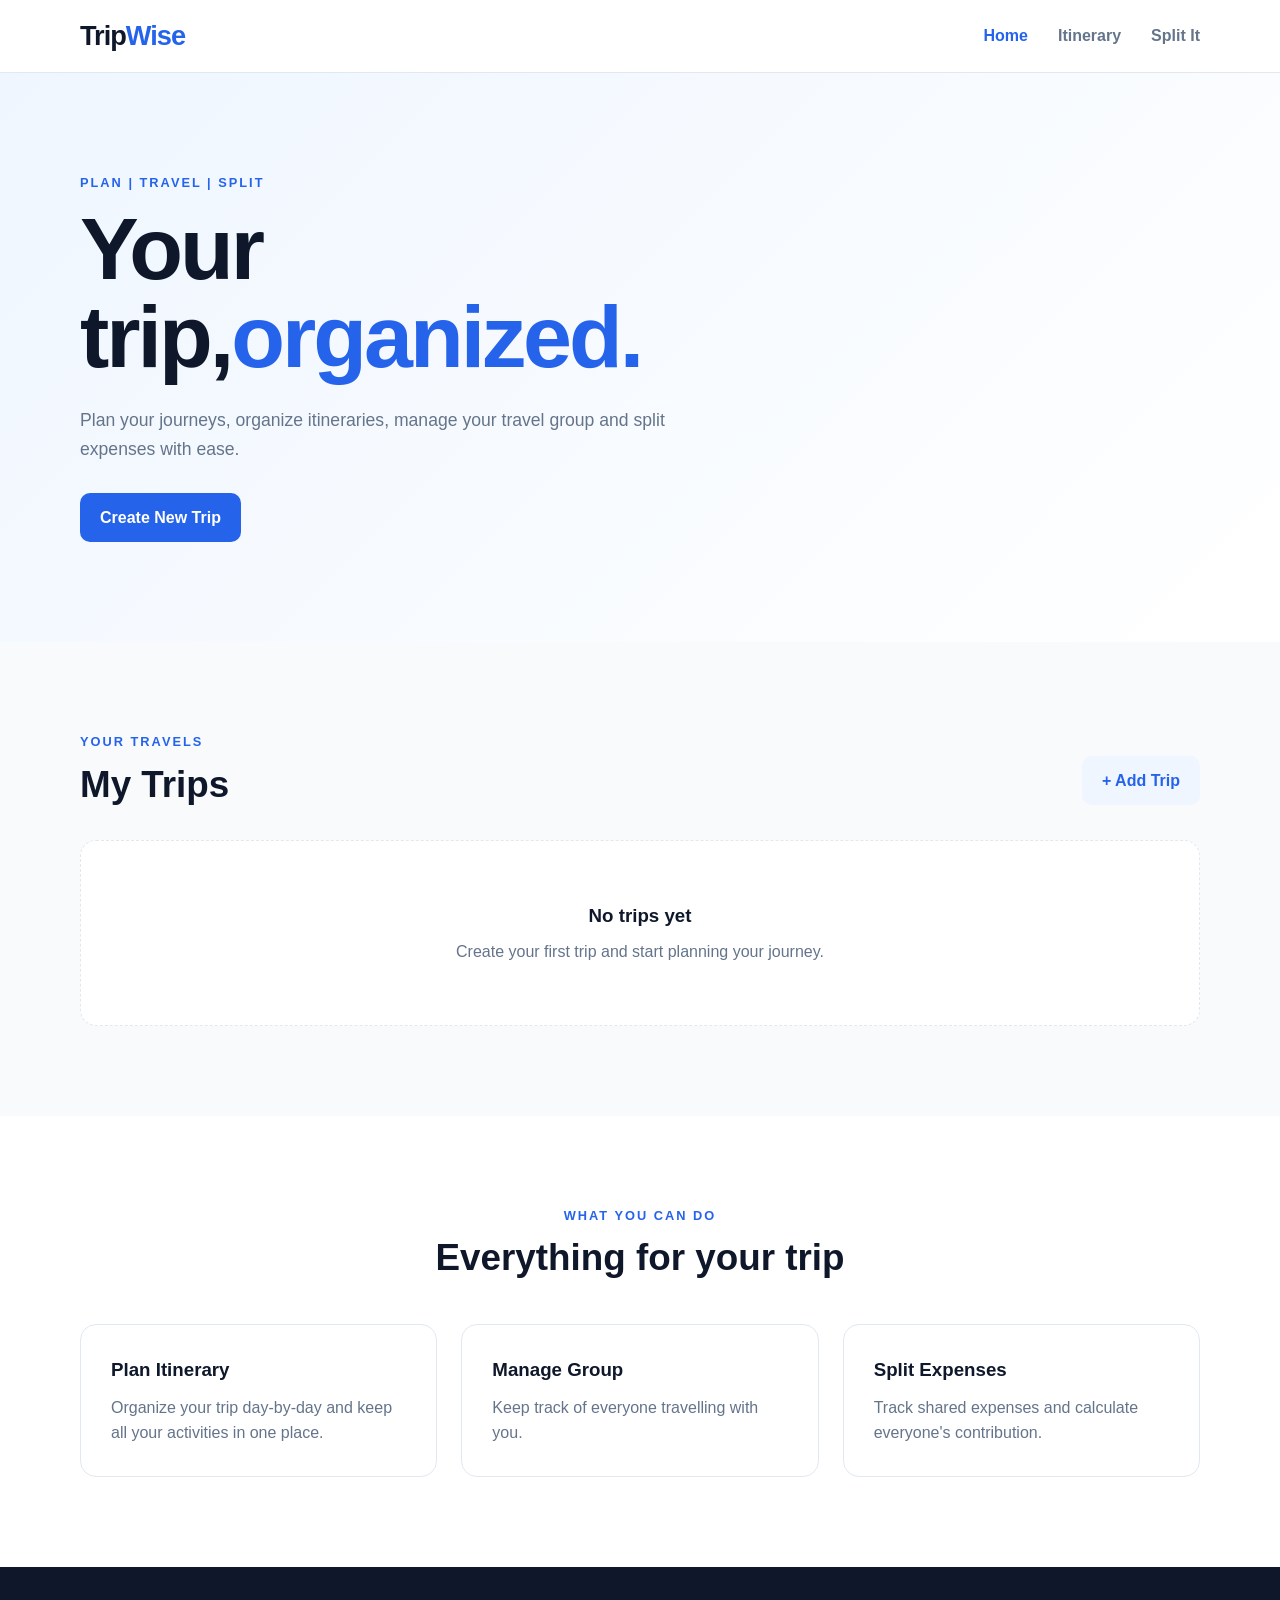
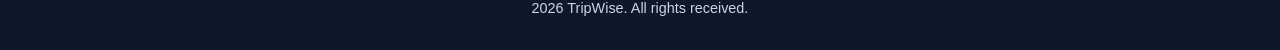
==== index.html @ 882d6adb "Built the homepage layout and added navigation" ====
<!DOCTYPE html>
<html lang="en">
<head>
    <meta charset="UTF-8">
    <meta name="viewport" content="width=device-width, initial-scale=1.0">

    <title>TripWise</title>

    <link rel="stylesheet" href="css/styles.css">
    <link rel="stylesheet" href="css/responsive.css">
</head>

<body>

    <!-- ================= Header ================= -->

    <header class="navbar">

        <div class="container navbar-content">
            <a href="index.html" class="logo">
                Trip<span>Wise</span>
            </a>
            <nav class="nav-links">
                <a href="index.html" class="active">Home</a>
                <a href="pages/itinerary.html">Itinerary</a>
                <a href="pages/expenses.html">Split It</a>
            </nav>
        </div>

    </header>


    <!-- ================= Main ================= -->

    <main>

        <!-- Hero Section -->
        <section class="hero">
            <div class="container hero-content">
                <div class="hero-text">
                    <p class="hero-tag">PLAN | TRAVEL | SPLIT</p>
                    <h1>Your trip,<span>organized.</span></h1>
                    <p class="hero-description">Plan your journeys, organize itineraries, manage your travel group and split expenses with ease.</p>
                    <button class="primary-btn" id="createTripBtn">
                        Create New Trip
                    </button>
                </div>

            </div>

        </section>


        <!-- ================= Trips Section ================= -->
        <section class="trips-section">

            <div class="container">
                <div class="section-heading">
                    <div>
                        <p class="section-label">YOUR TRAVELS</p>
                        <h2>My Trips</h2>
                    </div>
                    <button class="secondary-btn" id="addTripBtn">
                        + Add Trip
                    </button>

                </div>

                <!-- This section is for adding trips -->
                <div class="trips-container" id="tripsContainer">
                    <div class="empty-state" id="emptyState">
                        <h3>No trips yet</h3>
                        <p> Create your first trip and start planning your journey.</p>
                    </div>
                </div>
            </div>

        </section>


        <!-- ================= FEATURES ================= -->

        <section class="features-section">

            <div class="container">
                <div class="section-heading centered">
                    <p class="section-label">WHAT YOU CAN DO</p>
                    <h2>Everything for your trip</h2>
                </div>


                <div class="features-grid">

                    <article class="feature-card">
                        <h3>Plan Itinerary</h3>

                        <p>Organize your trip day-by-day and keep all your activities in one place.</p>
                    </article>


                    <article class="feature-card">
                        <h3>Manage Group</h3>
                        <p>Keep track of everyone travelling with you.</p>

                    </article>


                    <article class="feature-card">
                        <h3>Split Expenses</h3>
                        <p>Track shared expenses and calculate everyone's contribution.</p>
                    </article>

                </div>

            </div>

        </section>

    </main>


    <!-- ================= FOOTER ================= -->

    <footer class="footer">
        <div class="container">
            <p> 2026 TripWise. All rights received.</p>

        </div>
    </footer>


    <script src="js/app.js"></script>

</body>
</html>
---- css/styles.css ----
/* Global style*/

* {
    margin: 0;
    padding: 0;
    box-sizing: border-box;
}

:root {
    --primary: #2563eb;
    --primary-dark: #1d4ed8;
    --background: #f8fafc;
    --surface: #ffffff;
    --text: #0f172a;
    --muted: #64748b;
    --border: #e2e8f0;
}

html {
    scroll-behavior: smooth;
}

body {
    font-family: Arial, Helvetica, sans-serif;
    background: var(--background);
    color: var(--text);
    line-height: 1.6;
}

a {
    text-decoration: none;
    color: inherit;
}

button {
    font: inherit;
    cursor: pointer;
}

.container {
    width: min(1120px, 92%);
    margin: 0 auto;
}


/* Navbar */

.navbar {
    background: var(--surface);
    border-bottom: 1px solid var(--border);
    position: sticky;
    top: 0;
    z-index: 100;
}

.navbar-content {
    min-height: 72px;
    display: flex;
    align-items: center;
    justify-content: space-between;
}

.logo {
    font-size: 1.7rem;
    font-weight: 800;
    letter-spacing: -1px;
}

.logo span {
    color: var(--primary);
}

.nav-links {
    display: flex;
    align-items: center;
    gap: 30px;
}

.nav-links a {
    color: var(--muted);
    font-weight: 600;
    transition: color 0.2s ease;
}

.nav-links a:hover,
.nav-links a.active {
    color: var(--primary);
}


/* Hero section */

.hero {
    padding: 100px 0;
    background: linear-gradient(
        135deg,
        #eff6ff,
        #ffffff
    );
}

.hero-content {
    display: flex;
    align-items: center;
}

.hero-text {
    max-width: 700px;
}

.hero-tag,
.section-label {
    color: var(--primary);
    font-size: 0.8rem;
    font-weight: 800;
    letter-spacing: 2px;
    margin-bottom: 12px;
}

.hero h1 {
    font-size: clamp(3rem, 7vw, 5.5rem);
    line-height: 1;
    letter-spacing: -3px;
    margin-bottom: 25px;
}

.hero h1 span {
    color: var(--primary);
}

.hero-description {
    max-width: 600px;
    color: var(--muted);
    font-size: 1.1rem;
    margin-bottom: 30px;
}


/* Buttons */

.primary-btn,
.secondary-btn {
    border: none;
    border-radius: 10px;
    padding: 12px 20px;
    font-weight: 700;
    transition: all 0.2s ease;
}

.primary-btn {
    background: var(--primary);
    color: white;
}

.primary-btn:hover {
    background: var(--primary-dark);
    transform: translateY(-2px);
}

.secondary-btn {
    background: #eff6ff;
    color: var(--primary);
}

.secondary-btn:hover {
    background: #dbeafe;
}


/* Trips */

.trips-section {
    padding: 90px 0;
}

.section-heading {
    display: flex;
    align-items: end;
    justify-content: space-between;
    gap: 20px;
    margin-bottom: 35px;
}

.section-heading h2 {
    font-size: 2.3rem;
    line-height: 1.1;
}

.centered {
    text-align: center;
    display: block;
}

.empty-state {
    background: var(--surface);
    border: 1px dashed var(--border);
    border-radius: 16px;
    padding: 60px 20px;
    text-align: center;
}


.empty-state h3 {
    margin-bottom: 8px;
}

.empty-state p {
    color: var(--muted);
}


/* Features*/

.features-section {
    padding: 90px 0;
    background: var(--surface);
}

.features-grid {
    display: grid;
    grid-template-columns: repeat(3, 1fr);
    gap: 24px;
    margin-top: 45px;
}

.feature-card {
    padding: 30px;
    border: 1px solid var(--border);
    border-radius: 16px;
    background: var(--surface);
}


.feature-card h3 {
    margin-bottom: 10px;
}

.feature-card p {
    color: var(--muted);
}


/* Footer */

.footer {
    padding: 30px 0;
    background: #0f172a;
    color: #cbd5e1;
    text-align: center;
    font-size: 0.9rem;
}
---- css/responsive.css ----
/* Css for tablet */

@media (max-width: 768px) {

    .navbar-content {
        min-height: 64px;
    }

    .nav-links {
        gap: 15px;
    }

    .hero {
        padding: 75px 0;
    }

    .hero h1 {
        letter-spacing: -2px;
    }

    .features-grid {
        grid-template-columns: 1fr;
    }

}


/* Css for mobile */

@media (max-width: 520px) {

    .navbar-content {
        flex-direction: column;
        gap: 12px;
        padding: 15px 0;
    }

    .nav-links {
        width: 100%;
        justify-content: center;
        gap: 18px;
        font-size: 0.9rem;
    }

    .hero {
        padding: 60px 0;
    }

    .hero h1 {
        font-size: 3rem;
    }

    .hero-description {
        font-size: 1rem;
    }

    .section-heading {
        align-items: flex-start;
        flex-direction: column;
    }

    .section-heading h2 {
        font-size: 2rem;
    }

    .primary-btn,
    .secondary-btn {
        width: 100%;
    }

    .empty-state {
        padding: 45px 15px;
    }

}
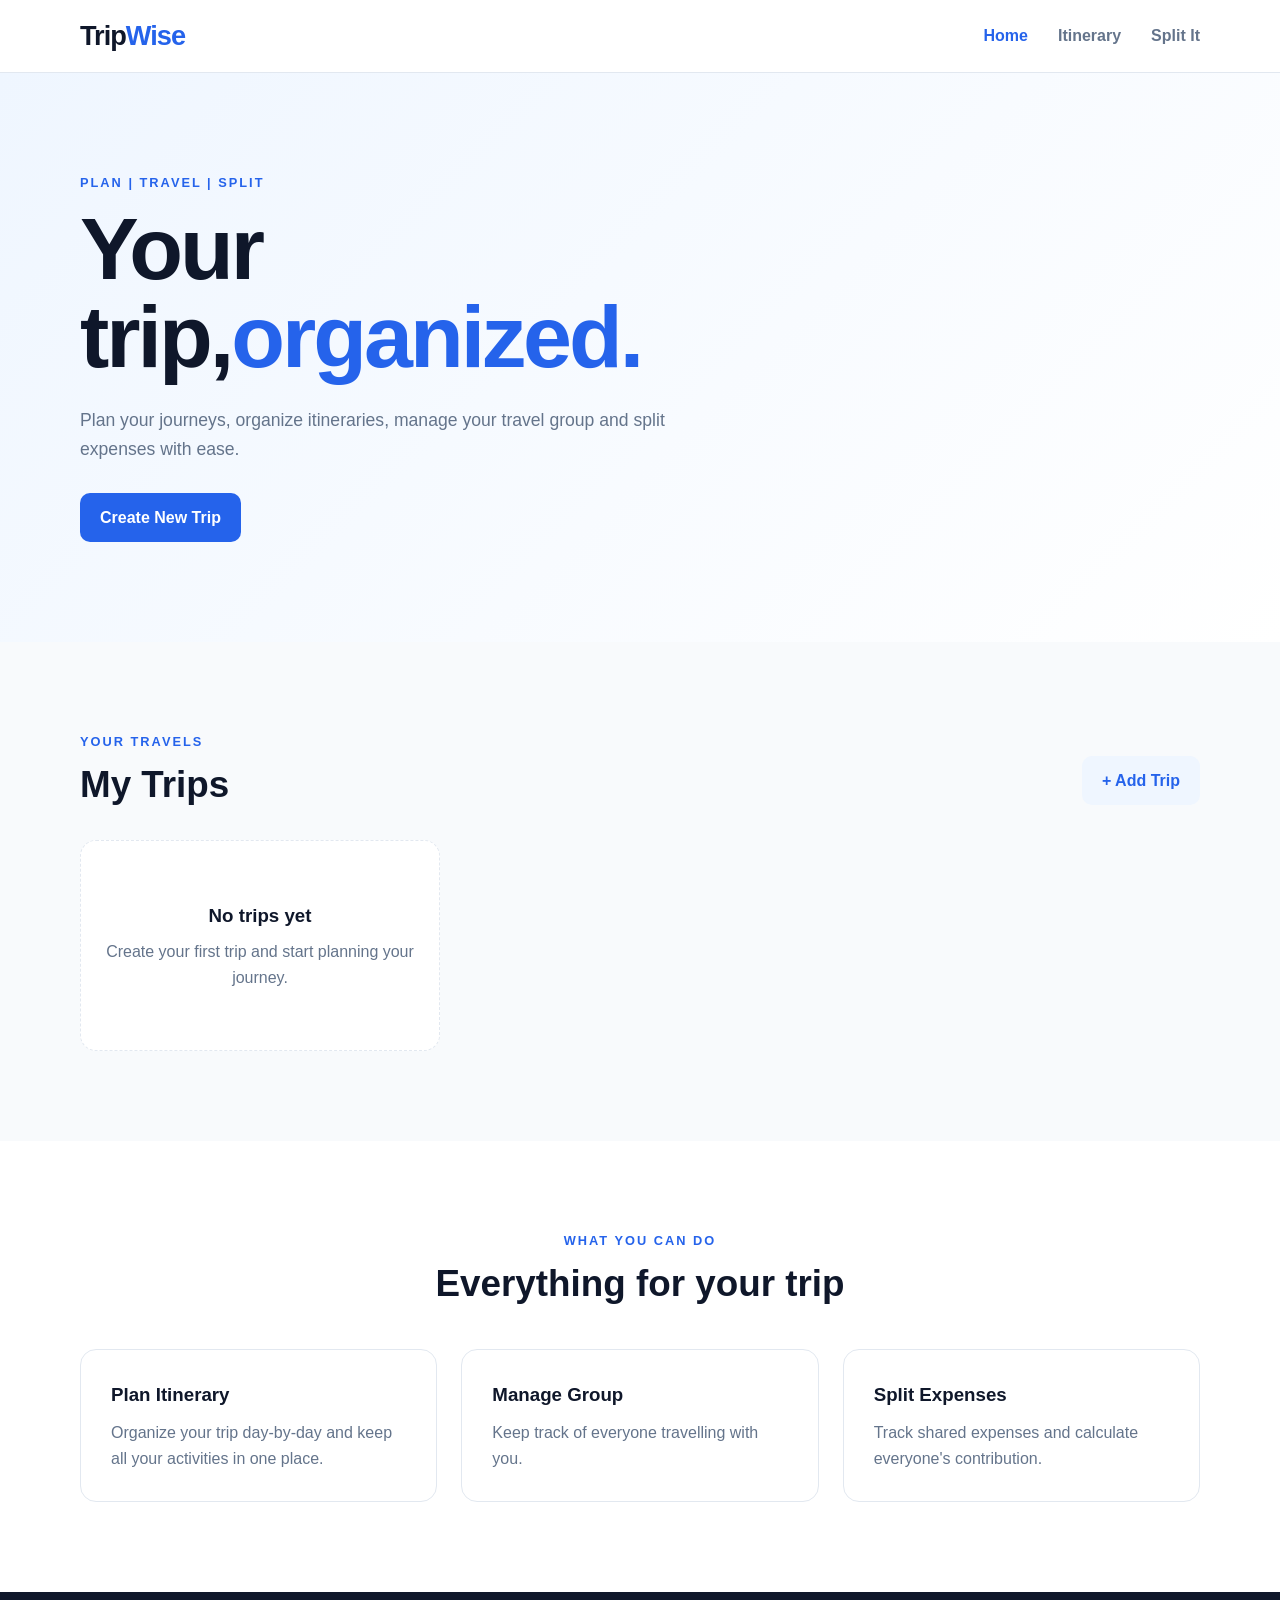
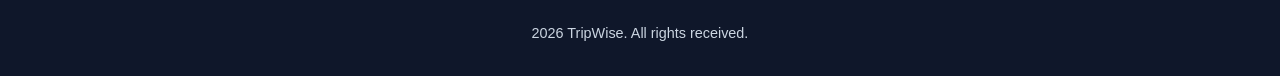
==== commit d4694432: "Implemented trip creation and saving it to local storage" ====
--- a/index.html
+++ b/index.html
@@ -45,15 +45,12 @@
                         Create New Trip
                     </button>
                 </div>
-
             </div>
-
         </section>
 
 
         <!-- ================= Trips Section ================= -->
         <section class="trips-section">
-
             <div class="container">
                 <div class="section-heading">
                     <div>
@@ -63,23 +60,95 @@
                     <button class="secondary-btn" id="addTripBtn">
                         + Add Trip
                     </button>
-
                 </div>
 
-                <!-- This section is for adding trips -->
+                <!-- Trip Form -->
+                <div class="trip-form-container" id="tripFormContainer">
+                    <form id="tripForm" class="trip-form">
+                        <h3>Create New Trip</h3>
+                        <div class="form-group">
+                            <label for="tripName">Trip Name</label>
+                            <input
+                                type="text"
+                                id="tripName"
+                                placeholder="e.g. Goa Trip"
+                                required
+                            >
+                        </div>
+
+                        <div class="form-group">
+                            <label for="destination">Destination</label>
+                            <input
+                                type="text"
+                                id="destination"
+                                placeholder="e.g. Goa"
+                                required
+                            >
+                        </div>
+
+                        <div class="form-row">
+                            <div class="form-group">
+                                <label for="startDate">Start Date</label>
+                                <input
+                                    type="date"
+                                    id="startDate"
+                                    required
+                                >
+                            </div>
+
+                            <div class="form-group">
+                                <label for="endDate">End Date</label>
+                                <input
+                                    type="date"
+                                    id="endDate"
+                                    required
+                                >
+                            </div>
+                        </div>
+
+                        <div class="form-group">
+                            <label for="members">Number of Members</label>
+                            <input
+                                type="number"
+                                id="members"
+                                min="1"
+                                placeholder="e.g. 4"
+                                required
+                            >
+                        </div>
+
+                        <div class="form-buttons">
+                            <button
+                                type="submit"
+                                class="primary-btn"
+                            >
+                                Create Trip
+                            </button>
+                            <button
+                                type="button"
+                                class="secondary-btn"
+                                id="cancelTripBtn"
+                            >
+                                Cancel
+                            </button>
+                        </div>
+                    </form>
+                </div>
+
+                <!-- Trips will be displayed here -->
                 <div class="trips-container" id="tripsContainer">
                     <div class="empty-state" id="emptyState">
                         <h3>No trips yet</h3>
-                        <p> Create your first trip and start planning your journey.</p>
+                        <p>
+                            Create your first trip and start planning your journey.
+                        </p>
                     </div>
                 </div>
             </div>
-
         </section>
 
 
         <!-- ================= FEATURES ================= -->
-
         <section class="features-section">
 
             <div class="container">
@@ -87,7 +156,6 @@
                     <p class="section-label">WHAT YOU CAN DO</p>
                     <h2>Everything for your trip</h2>
                 </div>
-
 
                 <div class="features-grid">
 
@@ -97,13 +165,11 @@
                         <p>Organize your trip day-by-day and keep all your activities in one place.</p>
                     </article>
 
-
                     <article class="feature-card">
                         <h3>Manage Group</h3>
                         <p>Keep track of everyone travelling with you.</p>
 
                     </article>
-
 
                     <article class="feature-card">
                         <h3>Split Expenses</h3>
@@ -111,7 +177,6 @@
                     </article>
 
                 </div>
-
             </div>
 
         </section>
@@ -120,7 +185,6 @@
 
 
     <!-- ================= FOOTER ================= -->
-
     <footer class="footer">
         <div class="container">
             <p> 2026 TripWise. All rights received.</p>
@@ -128,7 +192,7 @@
         </div>
     </footer>
 
-
+    <script src="js/helpers/storage.js"></script>
     <script src="js/app.js"></script>
 
 </body>
--- a/css/styles.css
+++ b/css/styles.css
@@ -248,4 +248,105 @@
     color: #cbd5e1;
     text-align: center;
     font-size: 0.9rem;
+}
+
+
+/* ================================
+   TRIP FORM
+================================ */
+
+.trip-form-container {
+    display: none;
+    margin-bottom: 35px;
+}
+
+.trip-form {
+    max-width: 700px;
+    margin: 0 auto;
+    padding: 30px;
+    background: var(--surface);
+    border: 1px solid var(--border);
+    border-radius: 16px;
+}
+
+.trip-form h3 {
+    font-size: 1.5rem;
+    margin-bottom: 25px;
+}
+
+.form-group {
+    display: flex;
+    flex-direction: column;
+    gap: 7px;
+    margin-bottom: 18px;
+}
+
+.form-group label {
+    font-weight: 600;
+}
+
+.form-group input {
+    padding: 12px;
+    border: 1px solid var(--border);
+    border-radius: 8px;
+    font-size: 1rem;
+    outline: none;
+}
+
+.form-group input:focus {
+    border-color: var(--primary);
+}
+
+.form-row {
+    display: grid;
+    grid-template-columns: 1fr 1fr;
+    gap: 20px;
+}
+
+.form-buttons {
+    display: flex;
+    gap: 12px;
+    margin-top: 10px;
+}
+
+
+/* Trip Cards */
+
+.trips-container {
+    display: grid;
+    grid-template-columns: repeat(3, 1fr);
+    gap: 20px;
+}
+
+.trip-card {
+    background: var(--surface);
+    border: 1px solid var(--border);
+    border-radius: 16px;
+    padding: 24px;
+}
+
+.trip-card h3 {
+    margin-bottom: 8px;
+}
+
+.trip-card p {
+    color: var(--muted);
+    margin-bottom: 6px;
+}
+
+.trip-card-actions {
+    display: flex;
+    gap: 10px;
+    margin-top: 20px;
+}
+
+.trip-card-actions button {
+    padding: 8px 14px;
+    border: none;
+    border-radius: 8px;
+}
+
+.delete-trip-btn {
+    background: #fee2e2;
+    color: #b91c1c;
 }
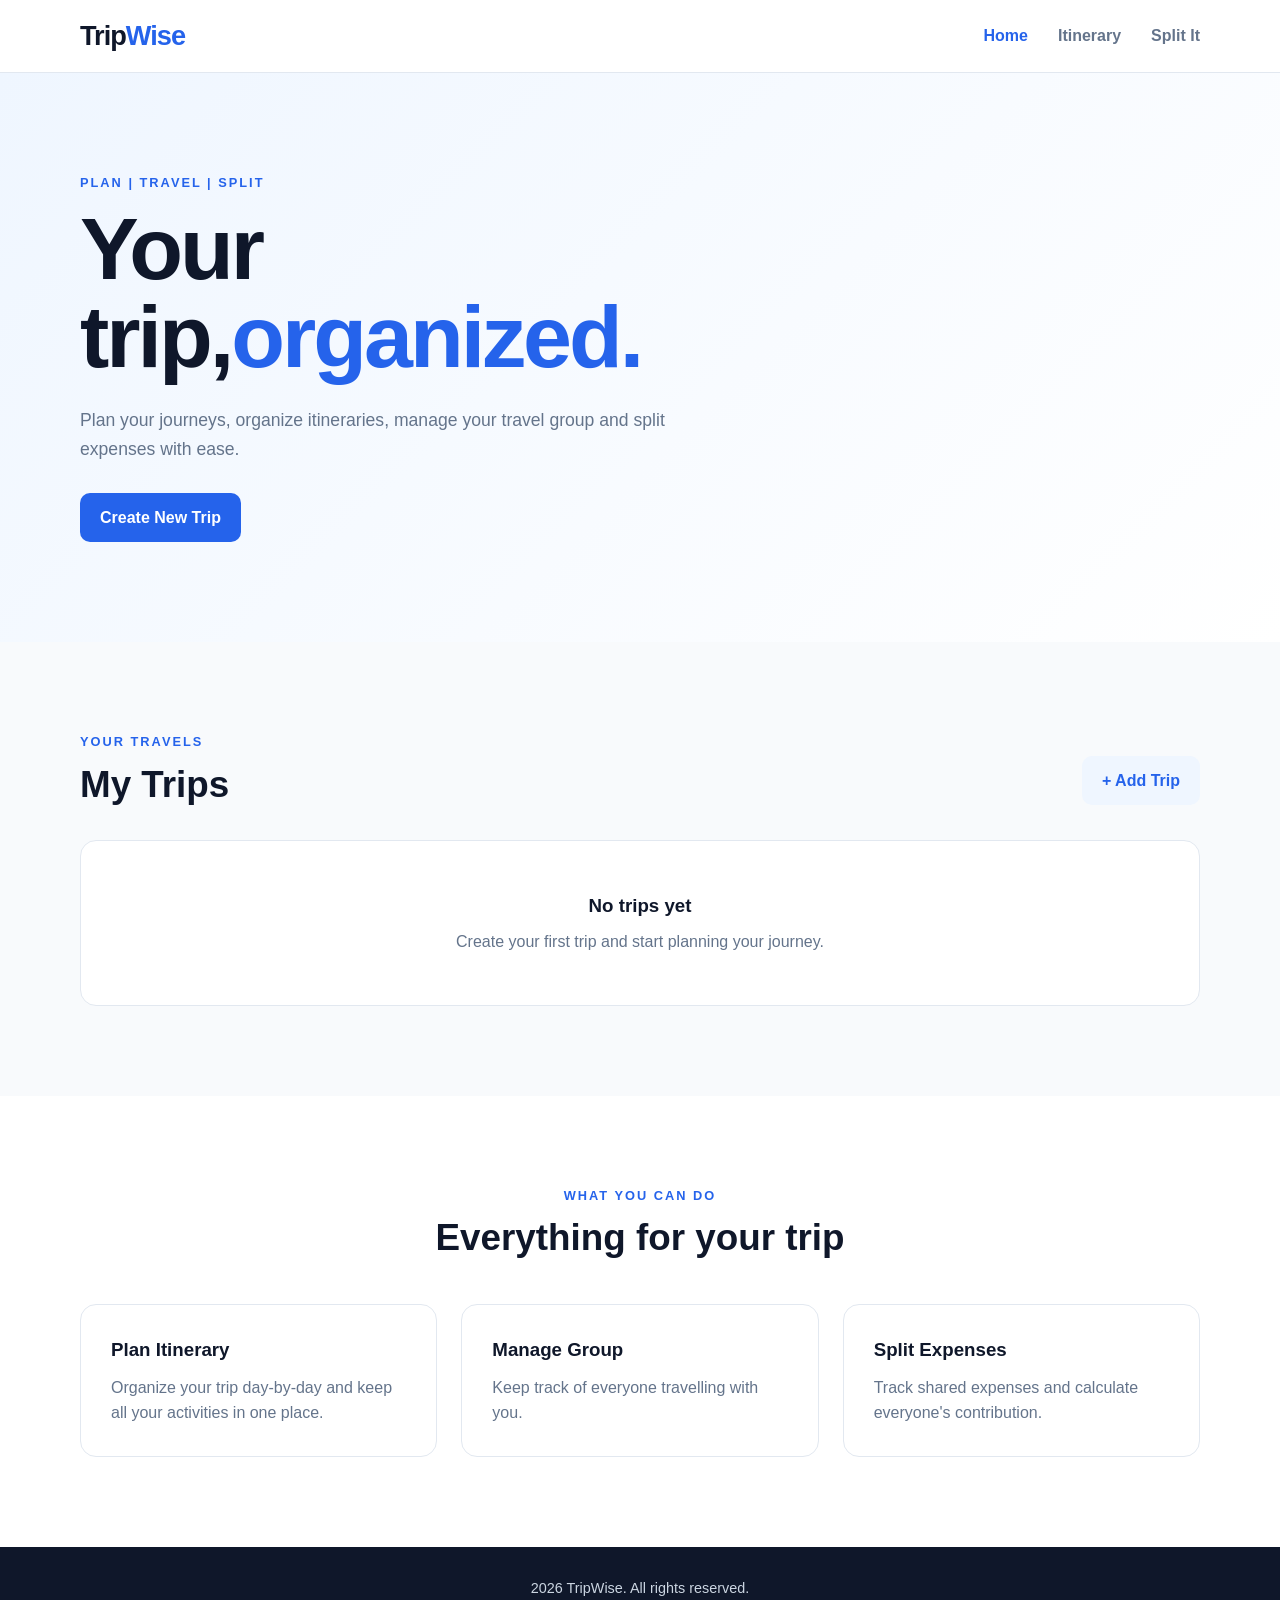
==== commit dc225725: "Created itinerary and implemented basic crud operations" ====
--- a/index.html
+++ b/index.html
@@ -187,7 +187,7 @@
     <!-- ================= FOOTER ================= -->
     <footer class="footer">
         <div class="container">
-            <p> 2026 TripWise. All rights received.</p>
+            <p> 2026 TripWise. All rights reserved.</p>
 
         </div>
     </footer>
--- a/css/styles.css
+++ b/css/styles.css
@@ -4,6 +4,10 @@
     margin: 0;
     padding: 0;
     box-sizing: border-box;
+}
+
+main {
+    flex: 1;
 }
 
 :root {
@@ -25,6 +29,10 @@
     background: var(--background);
     color: var(--text);
     line-height: 1.6;
+
+    min-height: 100vh;
+    display: flex;
+    flex-direction: column;
 }
 
 a {
@@ -192,11 +200,11 @@
 }
 
 .empty-state {
-    background: var(--surface);
-    border: 1px dashed var(--border);
-    border-radius: 16px;
-    padding: 60px 20px;
+    padding: 50px;
     text-align: center;
+    background: var(--surface);
+    border: 1px solid var(--border);
+    border-radius: 16px;
 }
 
 
@@ -313,6 +321,10 @@
 /* Trip Cards */
 
 .trips-container {
+    display: block;
+}
+
+.trips-container.has-trips {
     display: grid;
     grid-template-columns: repeat(3, 1fr);
     gap: 20px;
@@ -349,4 +361,115 @@
 .delete-trip-btn {
     background: #fee2e2;
     color: #b91c1c;
+}
+
+/* Itinerary */
+
+.page-header {
+    padding: 55px 0 40px;
+    background: var(--background);
+}
+
+.page-header h1 {
+    font-size: 2.5rem;
+    margin-bottom: 10px;
+}
+
+.page-header p {
+    color: var(--muted);
+}
+
+
+/* Acitivity form */
+
+.activity-form-container {
+    display: none;
+    margin-bottom: 35px;
+}
+
+.activity-form {
+    max-width: 700px;
+    margin: 0 auto;
+    padding: 30px;
+    background: var(--surface);
+    border: 1px solid var(--border);
+    border-radius: 16px;
+}
+
+.activity-form h3 {
+    font-size: 1.5rem;
+    margin-bottom: 25px;
+}
+
+.activity-form textarea {
+    min-height: 100px;
+    padding: 12px;
+    border: 1px solid var(--border);
+    border-radius: 8px;
+    font-size: 1rem;
+    font-family: inherit;
+    resize: vertical;
+    outline: none;
+}
+
+.activity-form textarea:focus {
+    border-color: var(--primary);
+}
+
+
+/* Itinerary Container */
+
+.itinerary-container {
+    display: block;
+}
+
+.itinerary-container.has-activities {
+    display: grid;
+    gap: 20px;
+}
+
+
+/* Activity Card */
+
+.activity-card {
+    background: var(--surface);
+    border: 1px solid var(--border);
+    border-radius: 16px;
+    padding: 24px;
+
+    display: flex;
+    justify-content: space-between;
+    gap: 20px;
+}
+
+.activity-day {
+    color: var(--primary) !important;
+    font-weight: 600;
+}
+
+.activity-info h3 {
+    margin-bottom: 10px;
+}
+
+.activity-info p {
+    color: var(--muted);
+    margin-bottom: 7px;
+}
+
+.activity-actions {
+    display: flex;
+    align-items: center;
+    gap: 10px;
+}
+
+.activity-actions button {
+    padding: 8px 14px;
+    border: none;
+    border-radius: 8px;
+    cursor: pointer;
+}
+
+.delete-activity-btn {
+    background: #fee2e2;
+    color: #b91c1c;
 }
--- a/css/responsive.css
+++ b/css/responsive.css
@@ -72,4 +72,26 @@
         padding: 45px 15px;
     }
 
+}
+
+/* Itinerary Responsive */
+
+@media (max-width: 768px) {
+
+    .activity-card {
+        flex-direction: column;
+    }
+
+    .activity-actions {
+        width: 100%;
+    }
+
+    .activity-actions button {
+        flex: 1;
+    }
+
+    .page-header h1 {
+        font-size: 2rem;
+    }
+
 }
